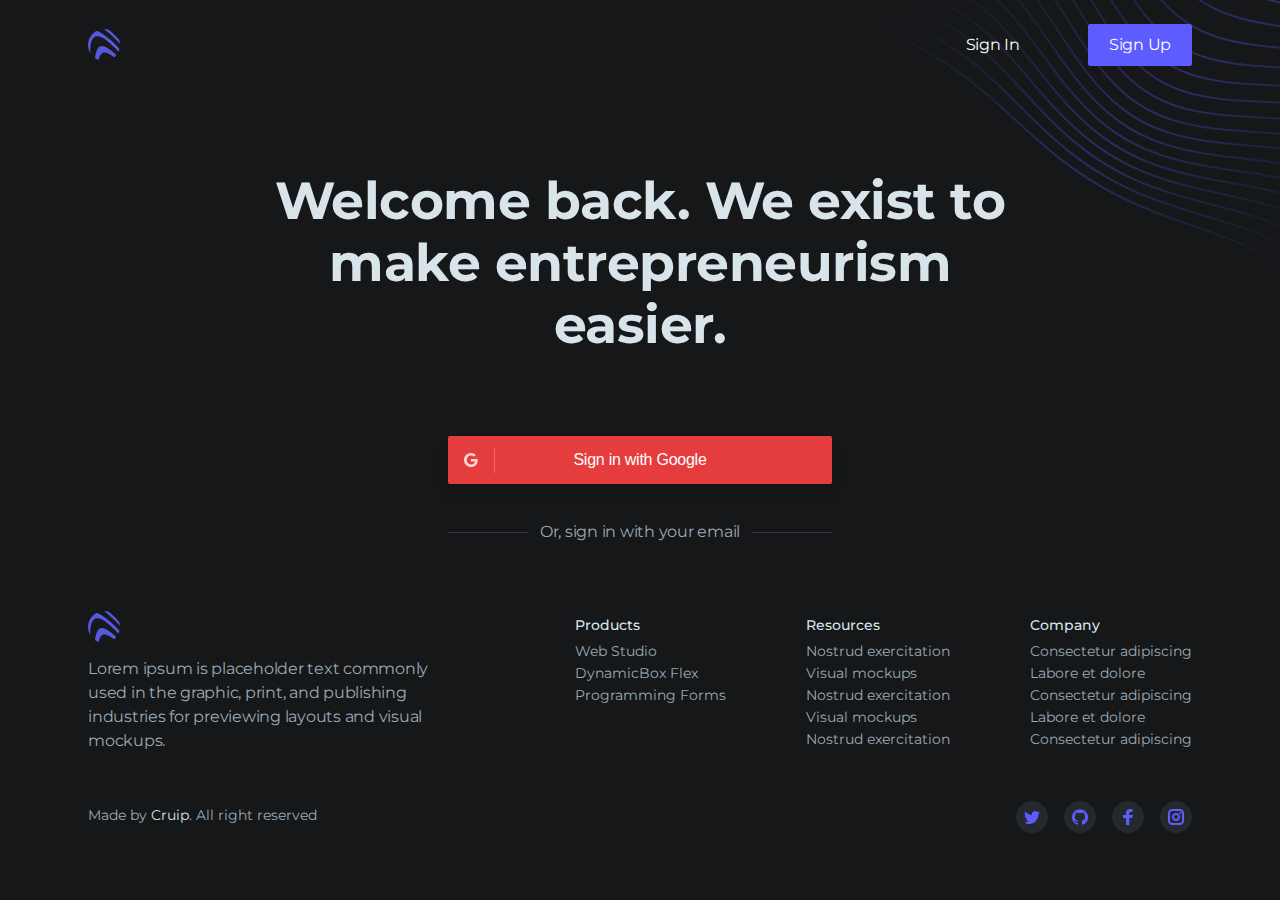
==== signin.html @ d4af0ca7 "Update 1.1" ====
<!DOCTYPE html>
<html lang="en">

<head>
    <meta charset="UTF-8">
    <meta http-equiv="X-UA-Compatible" content="IE=edge">
    <meta name="viewport" content="width=device-width, initial-scale=1.0">
    <title>SignIn - Open</title>
    <link rel="stylesheet" href="./css/reset.css">
    <link rel="preconnect" href="https://fonts.googleapis.com">
    <link rel="preconnect" href="https://fonts.gstatic.com" crossorigin>
    <link href="https://fonts.googleapis.com/css2?family=Montserrat:wght@300;400;500;700&display=swap" rel="stylesheet">
    <link rel="stylesheet" href="./css/style.css">
    <link rel="stylesheet" href="./css/signin.css">
</head>

<body>
    <header class="header">
        <div class="header__block center">
            <a href="./index.html"><img class="header__logo" src="./img/svg/logo.svg" alt="Logo"></a>
            <div class="header__buttons">
                <a class="header__buttons--button" href="./signin.html">Sign In</a>
                <a class="header__buttons--button" href="./signup.html">Sign Up</a>
            </div>
            <div class="header__decoration"></div>
        </div>
    </header>
    <main class="main center">
        <section class="main-signin__block">
            <h1 class="intro-block__title">Welcome back. We exist to make entrepreneurism easier.</h1>
            <div class="main-signin__forms center-sign">
                <button class="main-signin__google">Sign in with Google</button>
                <div class="main-signin--lines">
                    <div class="main-signin__spacer"></div>
                    <a href="#" class="main-signin__substitle">Or, sign in with your email</a>
                    <div class="main-signin__spacer"></div>
                </div>
            </div>
        </section>
    </main>
    <footer class="footer center">
        <div class="footer-block">
            <div class="footer-block__left">
                <a href="/index.html"><img class="header__logo" src="./img/svg/logo.svg" alt="Logo"></a>
                <p class="footer__block-left__subtitle">Lorem ipsum is placeholder text commonly used in the graphic,
                    print,
                    and publishing industries for previewing layouts and visual mockups.</p>
            </div>
            <div class="footer-block__right">
                <ul class="footer-block__list">
                    <li class="footer-block__item">
                        <p class="footer-block__title">Products</p>
                    </li>
                    <li class="footer-block__item">
                        <p><a class="footer-block__link" href="#">Web Studio</a></p>
                    </li>
                    <li class="footer-block__item">
                        <p><a class="footer-block__link" href="#">DynamicBox Flex</a></p>
                    </li>
                    <li class="footer-block__item">
                        <p><a class="footer-block__link" href="#">Programming Forms</a></p>
                    </li>
                </ul>
                <ul class="footer-block__list">
                    <li class="footer-block__item">
                        <p class="footer-block__title">Resources</p>
                    </li>
                    <li class="footer-block__item">
                        <p><a class="footer-block__link" href="#">Nostrud exercitation</a></p>
                    </li>
                    <li class="footer-block__item">
                        <p><a class="footer-block__link" href="#">Visual mockups</a></p>
                    </li>
                    <li class="footer-block__item">
                        <p><a class="footer-block__link" href="#">Nostrud exercitation</a></p>
                    </li>
                    <li class="footer-block__item">
                        <p><a class="footer-block__link" href="#">Visual mockups</a></p>
                    </li>
                    <li class="footer-block__item">
                        <p><a class="footer-block__link" href="#">Nostrud exercitation</a></p>
                    </li>
                </ul>
                <ul class="footer-block__list">
                    <li class="footer-block__item">
                        <p class="footer-block__title">Company</p>
                    </li>
                    <li class="footer-block__item">
                        <p><a class="footer-block__link" href="#">Consectetur adipiscing</a></p>
                    </li>
                    <li class="footer-block__item">
                        <p><a class="footer-block__link" href="#">Labore et dolore</a></p>
                    </li>
                    <li class="footer-block__item">
                        <p><a class="footer-block__link" href="#">Consectetur adipiscing</a></p>
                    </li>
                    <li class="footer-block__item">
                        <p><a class="footer-block__link" href="#">Labore et dolore</a></p>
                    </li>
                    <li class="footer-block__item">
                        <p><a class="footer-block__link" href="#">Consectetur adipiscing</a></p>
                    </li>
                </ul>
            </div>
        </div>
        <div class="footer-block__bottom">
            <p class="footer-block__link">Made by <span class="footer-author">Cruip</span>. All right reserved</p>
            <div class="footer-block__icons">
                <a href="#"><img class="footer-block__icon" src="./img/svg/twitter.svg" alt="Twitter"></a>
                <a href="#"><img class="footer-block__icon" src="./img/svg/git.svg" alt="GitHub"></a>
                <a href="#"><img class="footer-block__icon" src="./img/svg/fb.svg" alt="Facebook"></a>
                <a href="#"><img class="footer-block__icon" src="./img/svg/instagram.svg" alt="Instagram"></a>
            </div>
        </div>
    </footer>
</body>

</html>
---- css/style.css ----
@import url('./header.css');

html {
    box-sizing: border-box;
}

*,
*::before,
*::after {
    box-sizing: inherit;
}

body {
    font-family: 'Montserrat', sans-serif;
    min-height: 100vh;
    display: flex;
    flex-direction: column;
    color: #9BA9B4;
    background-color: #151719;
}

.center {
    padding-left: calc(50% - 1104px / 2);
    padding-right: calc(50% - 1104px / 2);
}

/* Настройка интро */

.main {
    flex-grow: 1;
}

.intro-block {
    text-align: center;
    margin-top: 80px;
}

/* Общая настройка для title и subtitle */
.section__text--flex {
    display: flex;
    flex-direction: column;
    flex-wrap: wrap;
    justify-content: center;
    align-items: center;
}

/* Общая настройка для title и subtitle */

.intro-block__title {
    font-weight: bold;
    font-size: 52px;
    line-height: 62px;
    letter-spacing: -0.5px;
    margin-bottom: 16px;
    color: rgba(217, 227, 234, 1);
}

.intro-block__subtitle {
    font-weight: 400;
    font-size: 20px;
    line-height: 30px;
    letter-spacing: -0.25px;
    max-width: 768px;
    margin-bottom: 32px;
    color: rgba(155, 169, 180, 1);
}

.intro-block__buttons {
    display: flex;
    flex-direction: row;
    flex-wrap: wrap;
    justify-content: center;
    align-items: center;
    gap: 12px;
    margin-bottom: 64px;
}

.intro-block--button {
    text-decoration: none;
    color: #fff;
    padding: 12px 32px;
    background-color: #5D5DFF;
    font-weight: 500;
    font-size: 16px;
    line-height: 24px;
    letter-spacing: -0.25px;
    box-shadow: 0px 10px 15px -3px rgba(21, 23, 25, 0.16);
    border-radius: 2px;
    border: 1px solid #5D5DFF;
    transition: background-color .2s ease-in-out;
}

.intro-block--button:hover {
    background-color: transparent;
}

.intro-block--button:nth-child(2) {
    background-color: rgba(51, 54, 58, 1);
    border: 1px solid rgba(51, 54, 58, 1);
}

.intro-block--button:nth-child(2):hover {
    background-color: transparent;
}

.intro-block__player {
    position: relative;
    z-index: 9999;
}

.intro__decoration::before {
    content: url(../img/png/leftcenter.png);
}

.intro-block__decoration {
    position: absolute;
    pointer-events: none;
    bottom: -15%;
    left: 15%;
}

/* Настройка workflows */

.workflows-block {
    text-align: center;
    margin-top: 128px;
}

.workflows-block__title {
    font-weight: bold;
    font-size: 40px;
    line-height: 50px;
    letter-spacing: -0.5px;
    max-width: 768px;
    margin-bottom: 44px;
    color: rgba(217, 227, 234, 1);
}

/* Настройка workflows карточек */

.workflows-block__card {
    display: flex;
    flex-direction: row;
    flex-wrap: wrap;
    justify-content: center;
    align-items: center;
    gap: 64px;
}

.workflows-block__card-content {
    display: flex;
    flex-direction: column;
    flex-wrap: wrap;
    justify-content: center;
    align-items: center;
    gap: 6px;
}

.workflows-block__card-img {
    width: 64px;
    height: 64px;
    margin-bottom: 16px;
}

.workflows-block__title {
    font-size: 40px;
    font-weight: 800;
    line-height: 50px;
    letter-spacing: -0.5px;
    max-width: 768px;
}

.workflows-block__subtitle {
    font-size: 20px;
    line-height: 30px;
    letter-spacing: -0.25px;
    max-width: 768px;
    margin-bottom: 32px;
    max-width: 768px;
}

.workflows-block__card-title {
    font-weight: 700;
    font-size: 24px;
    line-height: 34px;
    letter-spacing: -0.25px;
    color: rgba(217, 227, 234, 1);
}

.workflows-block__card-subtitle {
    font-weight: 400;
    font-size: 18px;
    line-height: 27px;
    letter-spacing: -0.25px;
    max-width: 369px;
    color: rgba(155, 169, 180, 1);
}

.main__spacer {
    margin-top: 80px;
    width: 100%;
    height: 1px;
    background-color: rgba(51, 54, 58, 1);
}

/* Настройки Projects */

.projects-block {
    margin-top: 80px;
    text-align: center;
}

.projects-block__badge {
    width: fit-content;
    font-weight: 600;
    font-size: 14px;
    line-height: 22px;
    border-radius: 15px;
    padding: 4px 12px;
    margin-bottom: 16px;
    color: rgba(54, 162, 105, 1);
    background-color: rgba(198, 246, 213, 1);
}

.projects-block__title {
    margin-bottom: 16px;
}

.projects-block__subtitle {
    margin-bottom: 80px;
}

.projects-block__card-content {
    display: flex;
    flex-direction: row;
    flex-wrap: wrap;
    justify-content: center;
    align-items: center;
    gap: 64px;
    margin-bottom: 80px;
}

.projects-block__card-text {
    display: flex;
    flex-direction: column;
    flex-wrap: wrap;
    justify-content: flex-start;
    align-items: flex-start;
}

.projects-block__card-pretitle {
    font-weight: 400;
    font-size: 20px;
    line-height: 30px;
    letter-spacing: 0.25px;
    margin-bottom: 8px;
    color: rgba(93, 93, 255, 1);
}

.projects-block__card-title {
    font-size: 32px;
    line-height: 42px;
    margin-bottom: 9px;
}

.projects-block__card-subtitle {
    text-align: left;
    max-width: 500px;
    margin-bottom: 16px;
}

.projects-block__card-arrow {
    margin-bottom: 8px;
}

.projects-block__card-arrow::before {
    content: url(../img/svg/arrow.svg);
    margin-right: 8px;
}

.projects-block__card-arrow:last-child {
    margin-bottom: 0;
}

.projects-block__card-img {
    width: min-content;
}

/* Настройка Reviews */

.reviews-block {
    margin-top: 80px;
    text-align: center;
}

.reviews-block__title {
    margin-bottom: 16px;
}

.reviews-block__subtitle {
    font-size: 20px;
    line-height: 30px;
    letter-spacing: -0.25px;
    max-width: 768px;
    margin-bottom: 80px;
}

.reviews-block__card-block {
    display: flex;
    flex-direction: row;
    flex-wrap: wrap;
    justify-content: center;
    align-items: center;
    gap: 24px;
}

.reviews-block__card-content {
    position: relative;
    display: flex;
    flex-direction: column;
    flex-wrap: wrap;
    justify-content: center;
    align-items: center;
    padding: 24px 24px;
    background-color: rgba(37, 40, 44, 1);
}

.reviews-block__card-img {
    max-width: 60px;
    max-height: 48px;
    background-repeat: no-repeat;
    background-size: cover;
    overflow: hidden;
}

.reviews-block__card-quote {
    position: absolute;
    color: rgba(93, 93, 255, 1);
    font-size: 64px;
    top: 15px;
    bottom: 0;
    left: 0;
    right: -40px;
}

.reviews-block__card-subtitle {
    max-width: 304px;
    margin-bottom: 0;
    text-align: left;
}

.reviews-block__spacer {
    margin-top: 24px;
}

.reviews-block__author {
    margin-top: 20px;
    font-size: 16px;
    line-height: 24px;
    letter-spacing: -0.25px;
    color: rgba(217, 227, 234, 1);
}

.reviews-block__author-board::before {
    content: "\0020/\0020";
    color: rgba(51, 54, 58, 1);
}

.reviews-block__author-board {
    font-weight: 600;
    color: rgba(93, 93, 255, 1);
}

/* Настройка Подписки */

.subscribe-block {
    position: relative;
    display: flex;
    flex-direction: row;
    flex-wrap: wrap;
    justify-content: space-between;
    margin-top: 80px;
    padding: 65px 48px;
    background-color: #5D5DFF;
}

.subscribe-block__text {
    display: flex;
    flex-direction: column;
    flex-wrap: wrap;
}

.subscribe-block-title {
    font-weight: bold;
    color: #FFF;
}

.subscribe-block-subtitle {
    color: #E2E1FF;
}

.subscribe-block__input-flex {
    display: flex;
    flex-direction: row;
    flex-wrap: wrap;
    align-items: center;
    flex-direction: row;
    gap: 8px;
}

.subscribe-block__input-flex input {
    font-size: 16px;
    line-height: 24px;
    letter-spacing: -0.25px;
    padding: 12px 16px;
    border-radius: 2px;
    border: 1px solid #8D8DFF;
    color: #ABABFF;
    background: #4B4ACF;
}

.subscribe-block__input-flex button {
    font-size: 16px;
    font-weight: 600;
    line-height: 24px;
    line-height: 24px;
    letter-spacing: -0.25px;
    padding: 12px 32px;
    border-radius: 2px;
    border: 1px solid #F4F4FF;
    color: #5D5DFF;
    background-color: #F4F4FF;
    box-shadow: 0px 1px 3px 0px rgba(25, 32, 44, 0.04);
    transition: all .2s ease-in-out;
}

.subscribe-block__input-flex button:hover {
    background-color: transparent;
    color: #151719;
}

.subscribe-block__img {
    position: absolute;
    top: 0;
    right: 0;
}

/* Настройка футера */

.footer {
    margin-top: 64px;
    margin-bottom: 67px;
}

.footer-block {
    display: flex;
    flex-direction: row;
    align-items: center;
    justify-content: space-between;
}

.footer-block__left {
    display: flex;
    flex-direction: column;
    flex-wrap: wrap;
    align-items: flex-start;
    gap: 14px;
}

.footer__block-left__subtitle {
    font-size: 16px;
    line-height: 24px;
    letter-spacing: -0.25px;
    max-width: 352px;
}

.footer-block__title {
    color: #D9E3EA;
    font-size: 14px;
    font-weight: 500;
    line-height: 22px;
    margin-bottom: 4px;
}

.footer-block__right {
    display: flex;
    flex-direction: row;
    flex-wrap: wrap;
    gap: 80px;
}

.footer-block__link {
    text-decoration: none;
    color: #9BA9B4;
    font-size: 14px;
    line-height: 22px;
    margin-bottom: 4px;
}

.footer-block__link:last-child {
    margin-bottom: 0;
}

.footer-block__bottom {
    display: flex;
    flex-direction: row;
    justify-content: space-between;
    align-items: center;
    margin-top: 48px;
}

.footer-block__icons {
    display: flex;
    flex-direction: row;
    flex-wrap: wrap;
    gap: 16px;
}

.footer-block__icon {
    max-width: 32px;
    max-height: 32px;
}

.footer-author {
    color: rgba(217, 227, 234, 1);
}
---- css/signin.css ----
.center-sign {
    padding-left: calc(50% - 400px / 2);
    padding-right: calc(50% - 400px / 2);
}

.main-signin__block {
    display: flex;
    flex-direction: column;
    flex-wrap: wrap;
    justify-content: center;
    align-items: center;
    margin-top: 104px;
}

.intro-block__title {
    display: inline-block;
    text-align: center;
    margin: 0 auto;
    max-width: 806px;
    margin-bottom: 80px;
}

/* Настройка кнопок и форм */

.main-signin__forms {
    display: flex;
    flex-direction: column;
    flex-wrap: wrap;
    justify-content: center;
    align-items: center;
}

.main-signin__google {
    position: relative;
    color: #FFF;
    font-size: 16px;
    font-weight: 500;
    line-height: 24px;
    letter-spacing: -0.25px;
    border-radius: 2px;
    border: 0;
    background: #E53D3E;
    box-shadow: 0px 10px 15px -3px rgba(21, 23, 25, 0.16);
    padding: 12px 125px;
    margin-bottom: 36px;
}

.main-signin--lines {
    display: flex;
    flex-direction: row;
    flex-wrap: nowrap;
    justify-content: center;
    align-items: center;
    gap: 12px;
}

.main-signin__spacer {
    height: 1px;
    width: 80px;
    background-color: rgba(51, 54, 58, 1);
}

.main-signin__google::before {
    position: absolute;
    content: url(../img/svg/google.svg);
    top: 12px;
    left: 16px;
}

.main-signin__substitle {
    text-decoration: none;
    color: #9BA9B4;
    font-size: 16px;
    line-height: 24px;
    letter-spacing: -0.25px;
}
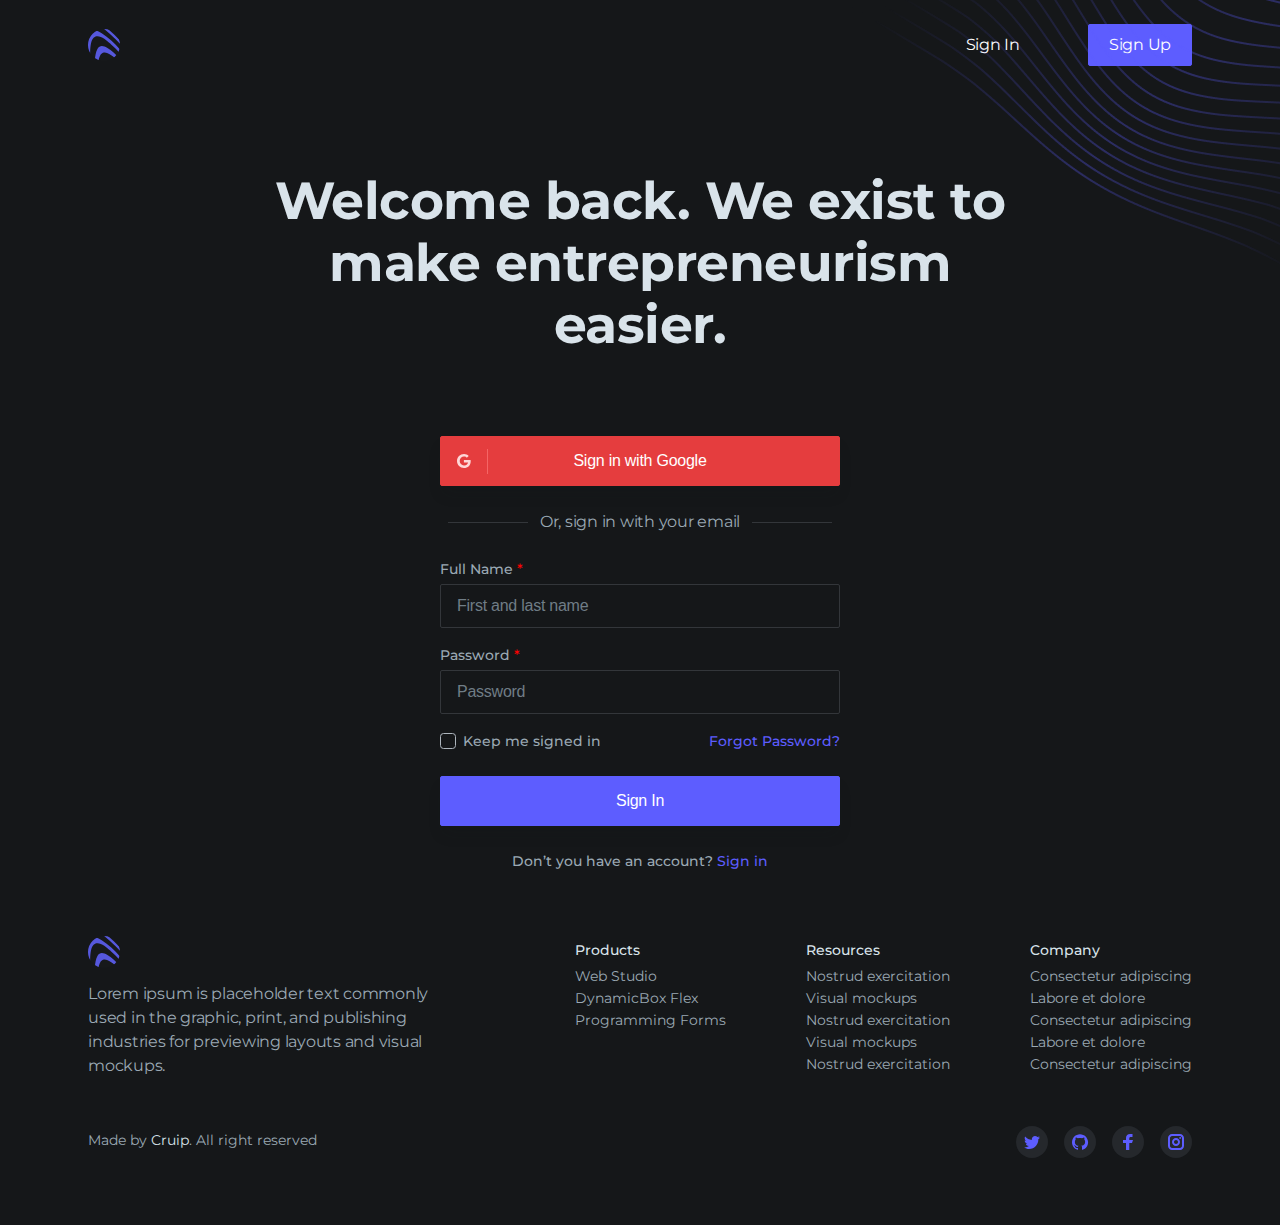
==== commit 80ecd0c5: "Update 1.2" ====
--- a/signin.html
+++ b/signin.html
@@ -35,6 +35,22 @@
                     <a href="#" class="main-signin__substitle">Or, sign in with your email</a>
                     <div class="main-signin__spacer"></div>
                 </div>
+                <form class="main-signin__form" action="#" method="post">
+                    <label class="main-signin__text" for="first-name">Full Name <span class="main-req">*</span></label>
+                    <input type="text" id="first-name" name="first-name" required placeholder="First and last name">
+                    <label class="main-signin__text" for="password">Password <span class="main-req">*</span></label>
+                    <input type="password" id="password" name="password" required placeholder="Password">
+                    <div class="main-signin__checkbox-block">
+                        <div class="main-signin__checkbox">
+                            <input type="checkbox" id="keep-signed-in" name="keep-signed-in" class="custom-checkbox">
+                            <label class="main-signin__text" for="keep-signed-in">Keep me signed in</label>
+                        </div>
+                        <a class="main-signin__text main-signin__text--link" href="#">Forgot Password?</a>
+                    </div>
+                    <input class="main-signin__signin" type="submit" value="Sign In">
+                </form>
+                <p class="main-signin__text main-signin__text--center">Don’t you have an account? <a
+                        class="main-signin__text--link" href="#">Sign in</a></p>
             </div>
         </section>
     </main>
--- a/css/style.css
+++ b/css/style.css
@@ -436,7 +436,7 @@
 
 .subscribe-block__input-flex button:hover {
     background-color: transparent;
-    color: #151719;
+    color: #FFF;
 }
 
 .subscribe-block__img {
@@ -455,6 +455,7 @@
 .footer-block {
     display: flex;
     flex-direction: row;
+    flex-wrap: wrap;
     align-items: center;
     justify-content: space-between;
 }
--- a/css/signin.css
+++ b/css/signin.css
@@ -26,8 +26,9 @@
     display: flex;
     flex-direction: column;
     flex-wrap: wrap;
-    justify-content: center;
-    align-items: center;
+
+    /* justify-content: center;
+    align-items: center; */
 }
 
 .main-signin__google {
@@ -42,7 +43,13 @@
     background: #E53D3E;
     box-shadow: 0px 10px 15px -3px rgba(21, 23, 25, 0.16);
     padding: 12px 125px;
-    margin-bottom: 36px;
+    margin-bottom: 24px;
+    border: 1px solid #E53D3E;
+    transition: background-color .2s ease-in-out;
+}
+
+.main-signin__google:hover {
+    background-color: transparent;
 }
 
 .main-signin--lines {
@@ -52,6 +59,7 @@
     justify-content: center;
     align-items: center;
     gap: 12px;
+    margin-bottom: 24px;
 }
 
 .main-signin__spacer {
@@ -73,4 +81,119 @@
     font-size: 16px;
     line-height: 24px;
     letter-spacing: -0.25px;
+}
+
+/* Настройка инпутов */
+
+/* .main-signin__form {
+    display: flex;
+    flex-direction: column;
+    flex-wrap: wrap;
+} */
+
+#first-name,
+#password {
+    border-radius: 2px;
+    border: 1px solid #33363A;
+    background-color: transparent;
+    width: 100%;
+    padding: 12px 16px;
+    margin-bottom: 16px;
+    margin-top: 4px;
+}
+
+#first-name::placeholder,
+#password::placeholder {
+    color: #707D86;
+    font-size: 16px;
+    line-height: 24px;
+    letter-spacing: -0.25px;
+}
+
+.main-signin__text {
+    font-size: 14px;
+    font-weight: 500;
+    line-height: 22px;
+}
+
+.main-req {
+    color: red;
+}
+
+.main-signin__checkbox-block {
+    display: flex;
+    flex-direction: row;
+    flex-wrap: wrap;
+    justify-content: space-between;
+    align-items: center;
+}
+
+.main-signin__checkbox {
+    display: flex;
+    flex-direction: row;
+    gap: 8px;
+}
+
+.custom-checkbox {
+    position: absolute;
+    z-index: -1;
+    opacity: 0;
+}
+
+.custom-checkbox+label {
+    display: inline-flex;
+    align-items: center;
+    user-select: none;
+}
+
+.custom-checkbox+label::before {
+    content: '';
+    display: inline-block;
+    width: 16px;
+    height: 16px;
+    flex-shrink: 0;
+    flex-grow: 0;
+    border: 1px solid #adb5bd;
+    border-radius: 0.25em;
+    margin-right: 0.5em;
+    background-repeat: no-repeat;
+    background-position: center center;
+    background-size: 50% 50%;
+}
+
+.custom-checkbox:checked+label::before {
+    border-color: rgba(93, 93, 255, 1);
+    background-color: rgba(93, 93, 255, 1);
+    background-image: url("data:image/svg+xml,%3csvg xmlns='http://www.w3.org/2000/svg' viewBox='0 0 8 8'%3e%3cpath fill='%23fff' d='M6.564.75l-3.59 3.612-1.538-1.55L0 4.26 2.974 7.25 8 2.193z'/%3e%3c/svg%3e");
+}
+
+.main-signin__text--center {
+    text-align: center;
+}
+
+.main-signin__text--link {
+    text-decoration: none;
+    color: rgba(93, 93, 255, 1);
+}
+
+.main-signin__signin {
+    margin-top: 24px;
+    padding: 12px 0;
+    width: -webkit-fill-available;
+    border: 0;
+    border-radius: 2px;
+    background: #5D5DFF;
+    box-shadow: 0px 10px 15px -3px rgba(21, 23, 25, 0.16);
+    color: #FFF;
+    font-size: 16px;
+    font-weight: 500;
+    line-height: 24px;
+    letter-spacing: -0.25px;
+    margin-bottom: 24px;
+    border: 1px solid #5D5DFF;
+    transition: background-color .2s ease-in-out;
+}
+
+.main-signin__signin:hover {
+    background-color: transparent;
 }